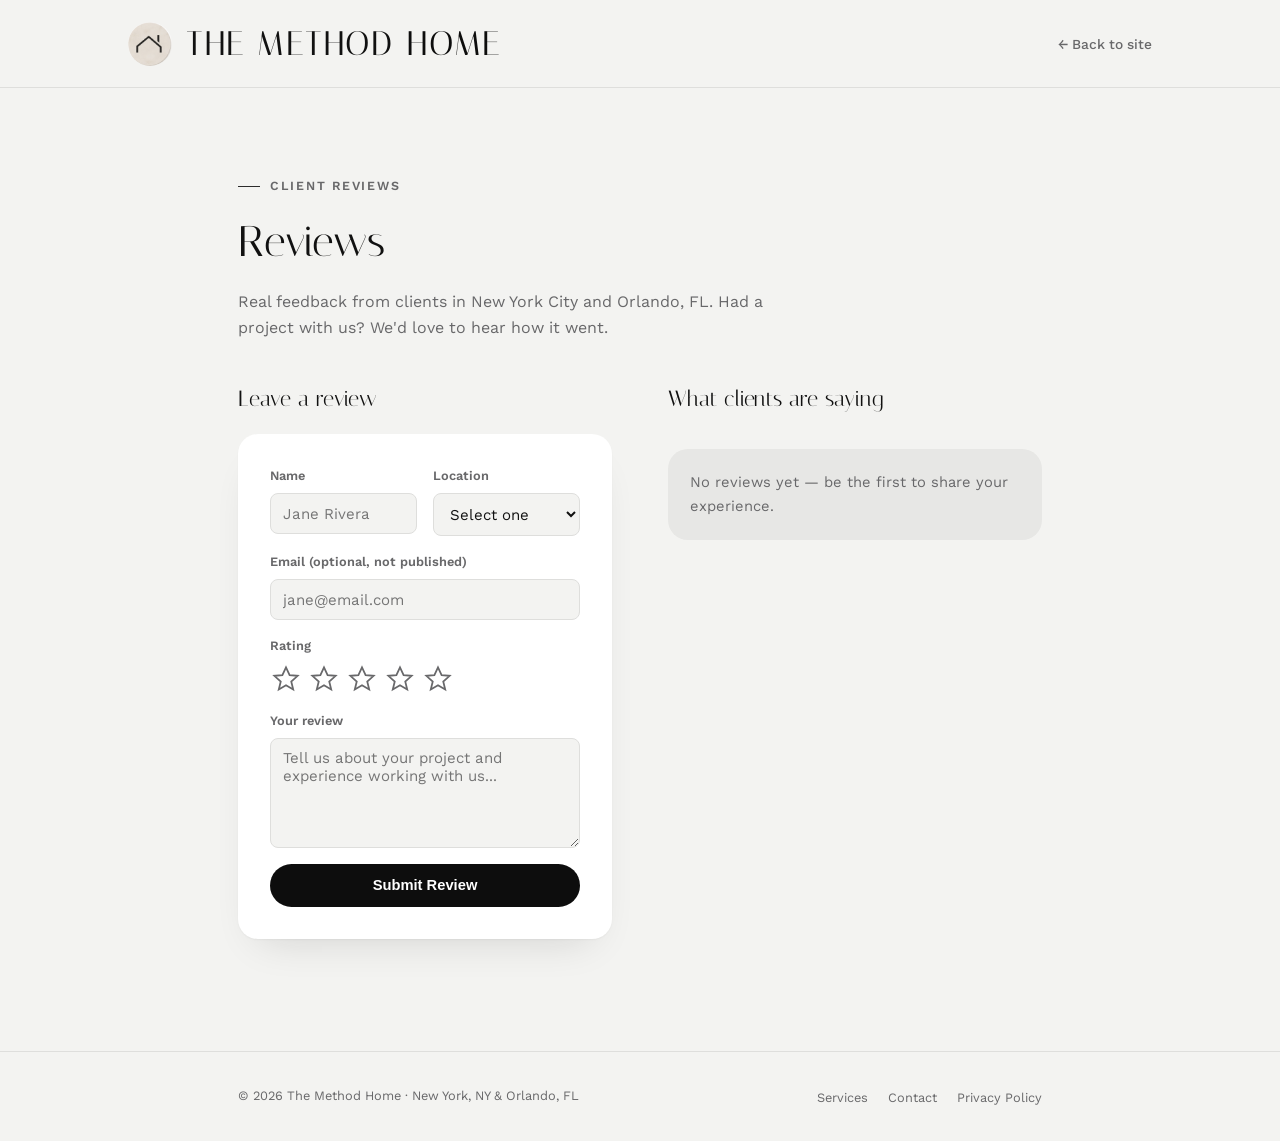
==== reviews/index.html @ 30121947 "Add customer review system with moderation Adds a /reviews submission page (star rating, spam/bot fi" ====
<!doctype html>
<html lang="en">
<head>
<meta charset="utf-8">
<title>Reviews | The Method Home</title>
<meta name="viewport" content="width=device-width, initial-scale=1">
<meta name="description" content="Read reviews from The Method Home clients in New York City and Orlando, FL, and share your own experience.">
<link rel="canonical" href="https://themethodhome.com/reviews/">
<link rel="icon" type="image/png" sizes="32x32" href="../favicon-32.png">
<link rel="icon" type="image/png" sizes="192x192" href="../favicon-192.png">
<link rel="apple-touch-icon" href="../apple-touch-icon.png">
<link rel="preconnect" href="https://fonts.googleapis.com">
<link rel="preconnect" href="https://fonts.gstatic.com" crossorigin>
<link rel="stylesheet" href="https://fonts.googleapis.com/css2?family=Italiana&family=Work+Sans:wght@400;500;600&display=swap">
<script src="https://challenges.cloudflare.com/turnstile/v0/api.js" async defer></script>
<style>
  :root{
    --ground:#F3F3F1;
    --surface:#E7E7E5;
    --surface-raised:#FFFFFF;
    --ink:#111111;
    --ink-soft:#68686A;
    --accent:#2C2C2C;
    --accent-deep:#0D0D0D;
    --line:#DEDEDC;
    --radius-sm:8px;
    --radius-lg:20px;
    --shadow: 0 1px 2px rgba(17,17,17,.04), 0 20px 40px -22px rgba(17,17,17,.16);
  }
  *{box-sizing:border-box;}
  body{
    margin:0; background:var(--ground); color:var(--ink);
    font-family:"Work Sans", "Segoe UI", system-ui, sans-serif;
    line-height:1.6;
  }
  .wrap{max-width:900px; margin:0 auto; padding:0 clamp(20px,5vw,48px);}

  header.site{border-bottom:1px solid var(--line);}
  .nav{display:flex; align-items:center; justify-content:space-between; padding:16px clamp(20px,5vw,48px); max-width:1120px; margin:0 auto;}
  .wordmark{display:flex; align-items:center; gap:14px; font-family:"Italiana", serif; font-weight:400; font-size:clamp(1.5rem, 3vw, 2.15rem); text-transform:uppercase; letter-spacing:.045em; text-decoration:none; color:var(--ink); white-space:nowrap;}
  .wordmark em{color:var(--accent-deep); font-style:normal;}
  .wordmark-badge{width:clamp(32px, 4vw, 44px); height:clamp(32px, 4vw, 44px); border-radius:50%; object-fit:cover; flex-shrink:0;}
  .back-link{font-size:.86rem; font-weight:500; color:var(--ink-soft); text-decoration:none;}
  .back-link:hover{color:var(--accent-deep);}

  main{padding:clamp(48px,8vw,88px) 0;}
  .eyebrow{font-family:"Work Sans", sans-serif; font-size:.78rem; font-weight:600; text-transform:uppercase; letter-spacing:.14em; color:var(--ink-soft); display:flex; align-items:center; gap:10px; margin:0 0 .9em;}
  .eyebrow::before{content:""; width:22px; height:1px; background:var(--accent); display:inline-block;}
  h1{font-family:"Italiana", serif; font-weight:400; font-size:clamp(2rem,4vw,2.7rem); margin:0 0 .3em; color:var(--ink);}
  .lede{color:var(--ink-soft); max-width:56ch; margin:0 0 2.5em;}

  .grid2{display:grid; grid-template-columns:1fr 1fr; gap:clamp(28px,5vw,56px); align-items:start;}
  @media (max-width:820px){ .grid2{grid-template-columns:1fr;} }

  h2{font-family:"Italiana", serif; font-weight:400; font-size:1.4rem; margin:0 0 .8em; color:var(--ink);}

  form.review-form{background:var(--surface-raised); border-radius:var(--radius-lg); padding:clamp(22px,4vw,32px); box-shadow:var(--shadow);}
  .field{display:flex; flex-direction:column; gap:.4em; margin-bottom:16px;}
  .field-row{display:grid; grid-template-columns:1fr 1fr; gap:16px;}
  @media (max-width:480px){ .field-row{grid-template-columns:1fr;} }
  label{font-size:.8rem; font-weight:600; color:var(--ink-soft);}
  input, select, textarea{border:1px solid var(--line); border-radius:var(--radius-sm); background:var(--ground); color:var(--ink); padding:.7em .8em; font-size:.94rem; width:100%; font-family:inherit;}
  textarea{resize:vertical; min-height:110px;}
  .honeypot{position:absolute; left:-9999px; top:-9999px; opacity:0; height:0; width:0;}

  .stars-input{display:flex; gap:6px;}
  .stars-input button{background:none; border:none; cursor:pointer; padding:2px; line-height:0;}
  .stars-input svg{width:28px; height:28px; stroke:var(--ink-soft); stroke-width:1.5; fill:none; transition:fill .1s, stroke .1s;}
  .stars-input button.filled svg{fill:var(--accent-deep); stroke:var(--accent-deep);}

  .btn{display:inline-flex; align-items:center; justify-content:center; gap:.5em; padding:.85em 1.6em; border-radius:999px; font-size:.92rem; font-weight:600; text-decoration:none; border:1px solid transparent; cursor:pointer; width:100%;}
  .btn-primary{background:var(--accent-deep); color:#FFFFFF;}
  .btn-primary:hover{background:var(--accent);}
  .btn-primary:disabled{opacity:.6; cursor:not-allowed;}

  .form-msg{margin-top:14px; font-size:.88rem; display:none;}
  .form-msg.show{display:block;}
  .form-msg.ok{color:#2c6e3a;}
  .form-msg.err{color:#a3352c;}

  .review-list{display:flex; flex-direction:column; gap:16px;}
  .review-card{background:var(--surface-raised); border-radius:var(--radius-lg); padding:20px 22px; box-shadow:var(--shadow);}
  .review-stars{display:flex; gap:3px; margin-bottom:8px;}
  .review-stars svg{width:16px; height:16px; fill:var(--accent-deep); stroke:none;}
  .review-stars svg.empty{fill:var(--line);}
  .review-text{color:var(--ink); font-size:.95rem; margin:0 0 10px;}
  .review-meta{font-size:.8rem; color:var(--ink-soft); margin:0;}
  .review-empty{color:var(--ink-soft); font-size:.92rem; background:var(--surface); border-radius:var(--radius-lg); padding:22px;}

  footer{border-top:1px solid var(--line); padding:32px 0; margin-top:24px;}
  footer .wrap{display:flex; justify-content:space-between; align-items:center; flex-wrap:wrap; gap:12px;}
  footer p{margin:0; font-size:.8rem; color:var(--ink-soft);}
  footer .foot-links{display:flex; gap:20px; list-style:none; padding:0; margin:0;}
  footer .foot-links a{font-size:.8rem; color:var(--ink-soft); text-decoration:none;}
  footer .foot-links a:hover{color:var(--accent-deep);}
</style>
</head>
<body>

<header class="site">
  <nav class="nav">
    <a class="wordmark" href="../index.html"><img src="../nav-badge.png" class="wordmark-badge" alt="" width="44" height="44">The Method <em>Home</em></a>
    <a class="back-link" href="../index.html">&larr; Back to site</a>
  </nav>
</header>

<main>
  <div class="wrap">
    <p class="eyebrow">Client Reviews</p>
    <h1>Reviews</h1>
    <p class="lede">Real feedback from clients in New York City and Orlando, FL. Had a project with us? We'd love to hear how it went.</p>

    <div class="grid2">
      <div>
        <h2>Leave a review</h2>
        <form class="review-form" id="reviewForm">
          <div class="field-row">
            <div class="field">
              <label for="rName">Name</label>
              <input id="rName" name="name" type="text" required maxlength="80" placeholder="Jane Rivera">
            </div>
            <div class="field">
              <label for="rLocation">Location</label>
              <select id="rLocation" name="location" required>
                <option value="">Select one</option>
                <option value="NY">New York City</option>
                <option value="FL">Orlando, FL</option>
              </select>
            </div>
          </div>
          <div class="field">
            <label for="rEmail">Email (optional, not published)</label>
            <input id="rEmail" name="email" type="email" placeholder="jane@email.com">
          </div>
          <div class="field">
            <label>Rating</label>
            <input type="hidden" id="rRating" name="rating" value="0" required>
            <div class="stars-input" id="starsInput" role="radiogroup" aria-label="Rating">
              <!-- 5 star buttons injected by JS -->
            </div>
          </div>
          <div class="field">
            <label for="rText">Your review</label>
            <textarea id="rText" name="text" required maxlength="2000" placeholder="Tell us about your project and experience working with us..."></textarea>
          </div>

          <div class="field honeypot" aria-hidden="true">
            <label for="rWebsite">Website</label>
            <input id="rWebsite" name="website" type="text" tabindex="-1" autocomplete="off">
          </div>

          <div class="cf-turnstile" data-sitekey="0x4AAAAAAE7TmF4uPYyalERN" style="margin-bottom:16px;"></div>

          <button type="submit" class="btn btn-primary" id="reviewSubmitBtn">Submit Review</button>
          <p class="form-msg" id="reviewMsg"></p>
        </form>
      </div>

      <div>
        <h2>What clients are saying</h2>
        <div class="review-list" id="reviewList">
          <p class="review-empty">Reviews are loading&hellip;</p>
        </div>
      </div>
    </div>
  </div>
</main>

<footer>
  <div class="wrap">
    <p>&copy; 2026 The Method Home &middot; New York, NY &amp; Orlando, FL</p>
    <ul class="foot-links">
      <li><a href="../index.html#services">Services</a></li>
      <li><a href="../index.html#contact">Contact</a></li>
      <li><a href="../privacy.html">Privacy Policy</a></li>
    </ul>
  </div>
</footer>

<script>
  var REVIEWS_API = "https://themethodhome-reviews.the-method-home.workers.dev";

  function starSvg(filled){
    return '<svg viewBox="0 0 24 24"><polygon points="12 2 15.09 8.63 22 9.24 16.5 14.14 18.18 21 12 17.27 5.82 21 7.5 14.14 2 9.24 8.91 8.63"/></svg>';
  }

  // build the 5-star input control
  (function(){
    var wrap = document.getElementById('starsInput');
    var hidden = document.getElementById('rRating');
    for (var i = 1; i <= 5; i++){
      var btn = document.createElement('button');
      btn.type = 'button';
      btn.setAttribute('data-val', i);
      btn.setAttribute('aria-label', i + ' star' + (i > 1 ? 's' : ''));
      btn.innerHTML = starSvg();
      wrap.appendChild(btn);
    }
    function paint(val){
      wrap.querySelectorAll('button').forEach(function(b){
        b.classList.toggle('filled', Number(b.getAttribute('data-val')) <= val);
      });
    }
    wrap.addEventListener('click', function(ev){
      var btn = ev.target.closest('button');
      if(!btn) return;
      var val = Number(btn.getAttribute('data-val'));
      hidden.value = val;
      paint(val);
    });
  })();

  // review submission
  (function(){
    var form = document.getElementById('reviewForm');
    var msg = document.getElementById('reviewMsg');
    var btn = document.getElementById('reviewSubmitBtn');

    function showMsg(text, ok){
      msg.textContent = text;
      msg.className = 'form-msg show ' + (ok ? 'ok' : 'err');
    }

    form.addEventListener('submit', function(ev){
      ev.preventDefault();

      var rating = Number(document.getElementById('rRating').value);
      if (!rating){
        showMsg('Please choose a star rating.', false);
        return;
      }

      var turnstileToken = '';
      var tsField = form.querySelector('[name="cf-turnstile-response"]');
      if (tsField) turnstileToken = tsField.value;

      var payload = {
        name: document.getElementById('rName').value,
        location: document.getElementById('rLocation').value,
        email: document.getElementById('rEmail').value,
        rating: rating,
        text: document.getElementById('rText').value,
        website: document.getElementById('rWebsite').value,
        turnstileToken: turnstileToken
      };

      btn.disabled = true;
      showMsg('Submitting…', true);

      fetch(REVIEWS_API + '/api/reviews', {
        method: 'POST',
        headers: {'Content-Type': 'application/json'},
        body: JSON.stringify(payload)
      })
      .then(function(res){ return res.json().then(function(data){ return {ok: res.ok, data: data}; }); })
      .then(function(result){
        btn.disabled = false;
        if (result.ok){
          form.reset();
          document.querySelectorAll('#starsInput button').forEach(function(b){ b.classList.remove('filled'); });
          showMsg('Thanks! Your review has been submitted and will appear here once it’s reviewed.', true);
        } else {
          showMsg(result.data.error || 'Something went wrong. Please try again.', false);
        }
      })
      .catch(function(){
        btn.disabled = false;
        showMsg('Something went wrong. Please try again.', false);
      });
    });
  })();

  // load approved reviews
  (function(){
    var list = document.getElementById('reviewList');
    fetch('../reviews.json', {cache: 'no-store'})
      .then(function(res){ return res.json(); })
      .then(function(reviews){
        if (!reviews || !reviews.length){
          list.innerHTML = '<p class="review-empty">No reviews yet &mdash; be the first to share your experience.</p>';
          return;
        }
        list.innerHTML = reviews.map(function(r){
          var stars = '';
          for (var i = 1; i <= 5; i++){
            stars += '<svg viewBox="0 0 24 24" class="' + (i <= r.rating ? '' : 'empty') + '"><polygon points="12 2 15.09 8.63 22 9.24 16.5 14.14 18.18 21 12 17.27 5.82 21 7.5 14.14 2 9.24 8.91 8.63"/></svg>';
          }
          var loc = r.location === 'FL' ? 'Orlando, FL' : 'New York, NY';
          return '<div class="review-card">' +
            '<div class="review-stars">' + stars + '</div>' +
            '<p class="review-text">' + escapeHtml(r.text) + '</p>' +
            '<p class="review-meta">' + escapeHtml(r.name) + ' &middot; ' + loc + '</p>' +
          '</div>';
        }).join('');
      })
      .catch(function(){
        list.innerHTML = '<p class="review-empty">Reviews couldn’t be loaded right now.</p>';
      });

    function escapeHtml(str){
      var div = document.createElement('div');
      div.textContent = str;
      return div.innerHTML;
    }
  })();
</script>

</body>
</html>
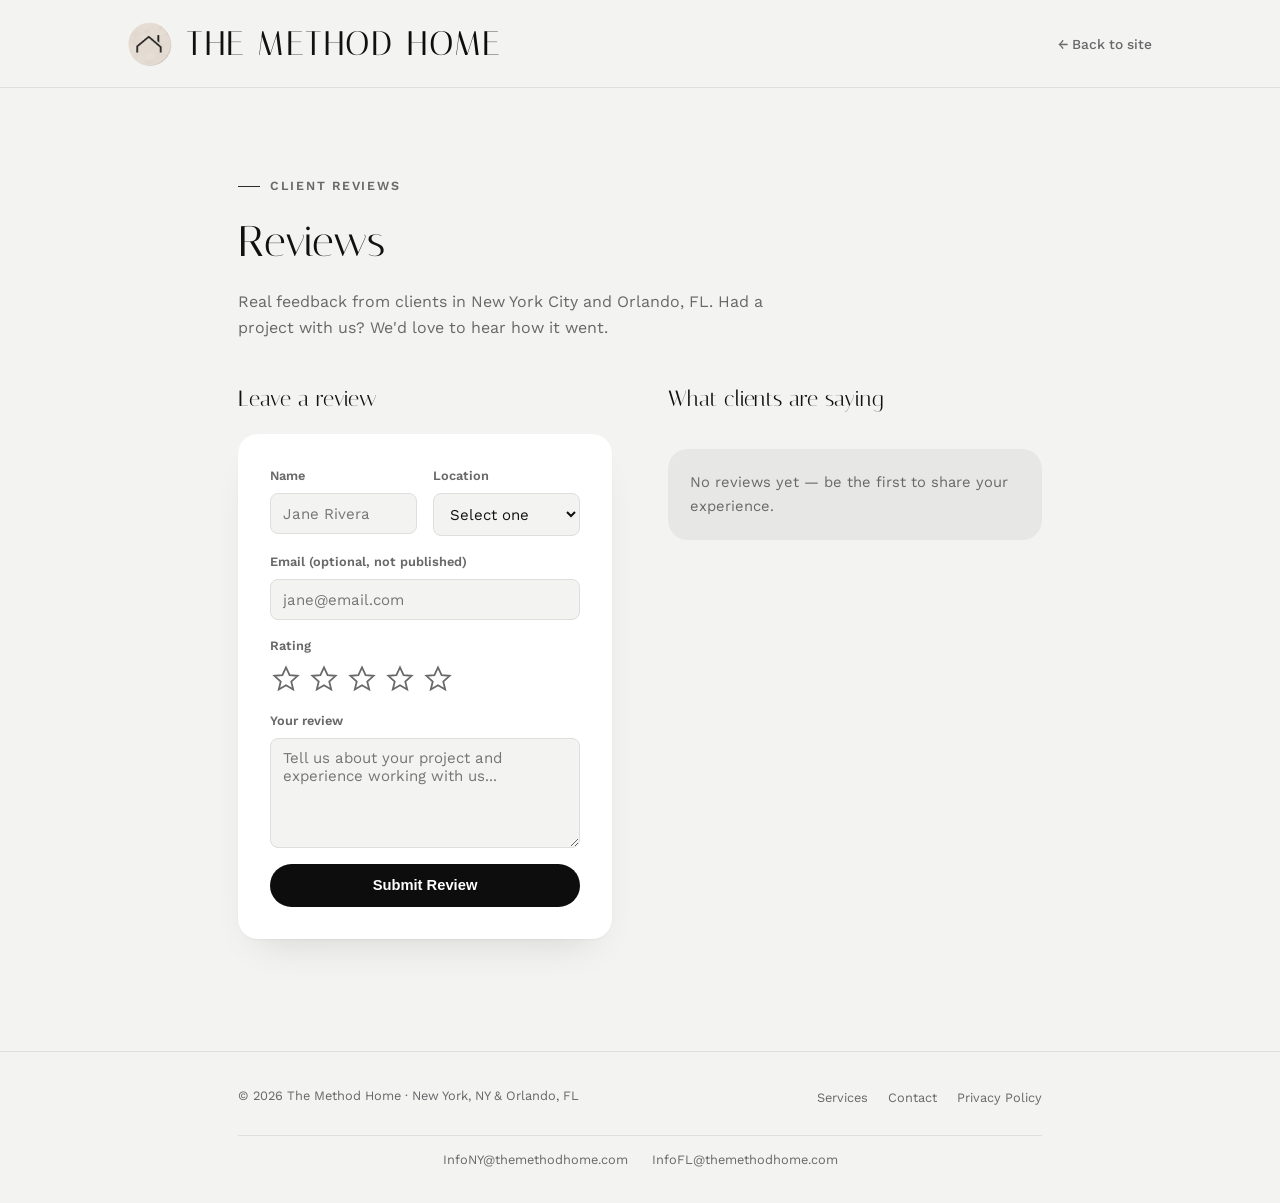
==== commit 87f6e3a5: "Add region emails to site footer Co-Authored-By: Claude Sonnet 5 <noreply@anthropic.com>" ====
--- a/reviews/index.html
+++ b/reviews/index.html
@@ -93,6 +93,9 @@
   footer .foot-links{display:flex; gap:20px; list-style:none; padding:0; margin:0;}
   footer .foot-links a{font-size:.8rem; color:var(--ink-soft); text-decoration:none;}
   footer .foot-links a:hover{color:var(--accent-deep);}
+  footer .foot-emails{width:100%; display:flex; justify-content:center; gap:24px; flex-wrap:wrap; margin-top:14px; padding-top:14px; border-top:1px solid var(--line);}
+  footer .foot-emails a{font-size:.8rem; color:var(--ink-soft); text-decoration:none;}
+  footer .foot-emails a:hover{color:var(--accent-deep);}
 </style>
 </head>
 <body>
@@ -174,6 +177,10 @@
       <li><a href="../index.html#contact">Contact</a></li>
       <li><a href="../privacy.html">Privacy Policy</a></li>
     </ul>
+    <div class="foot-emails">
+      <a href="mailto:InfoNY@themethodhome.com">InfoNY@themethodhome.com</a>
+      <a href="mailto:InfoFL@themethodhome.com">InfoFL@themethodhome.com</a>
+    </div>
   </div>
 </footer>
 
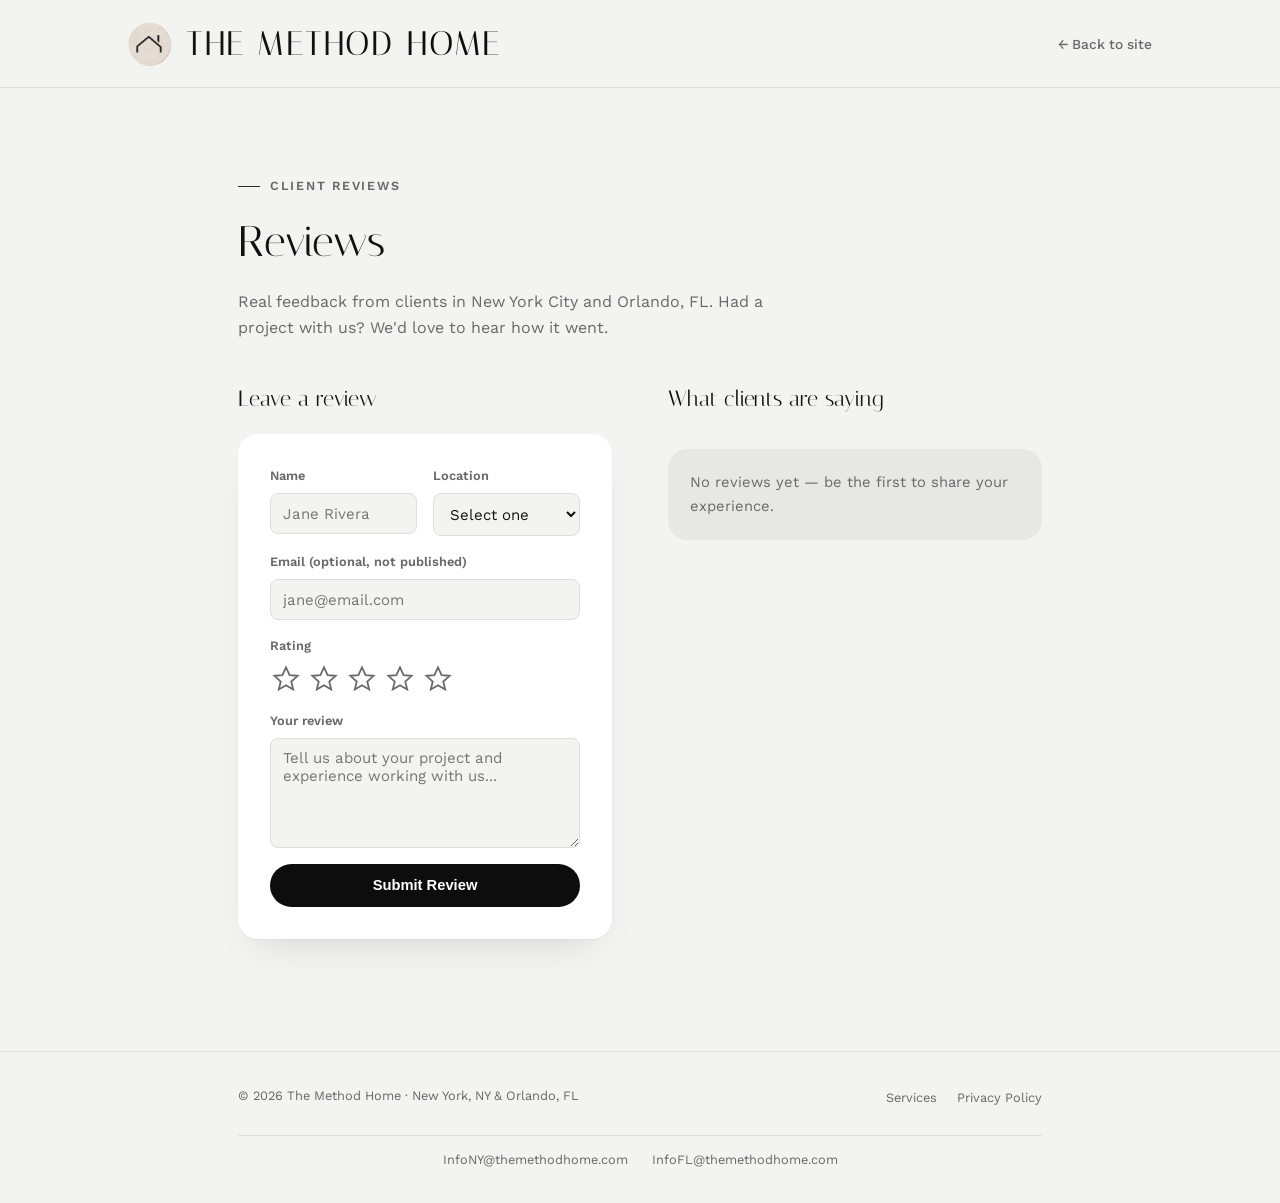
==== commit bf9e055b: "Fix mobile CTA bar overlapping footer links, remove Contact from footer The fixed bottom CTA bar's r" ====
--- a/reviews/index.html
+++ b/reviews/index.html
@@ -174,7 +174,6 @@
     <p>&copy; 2026 The Method Home &middot; New York, NY &amp; Orlando, FL</p>
     <ul class="foot-links">
       <li><a href="../index.html#services">Services</a></li>
-      <li><a href="../index.html#contact">Contact</a></li>
       <li><a href="../privacy.html">Privacy Policy</a></li>
     </ul>
     <div class="foot-emails">
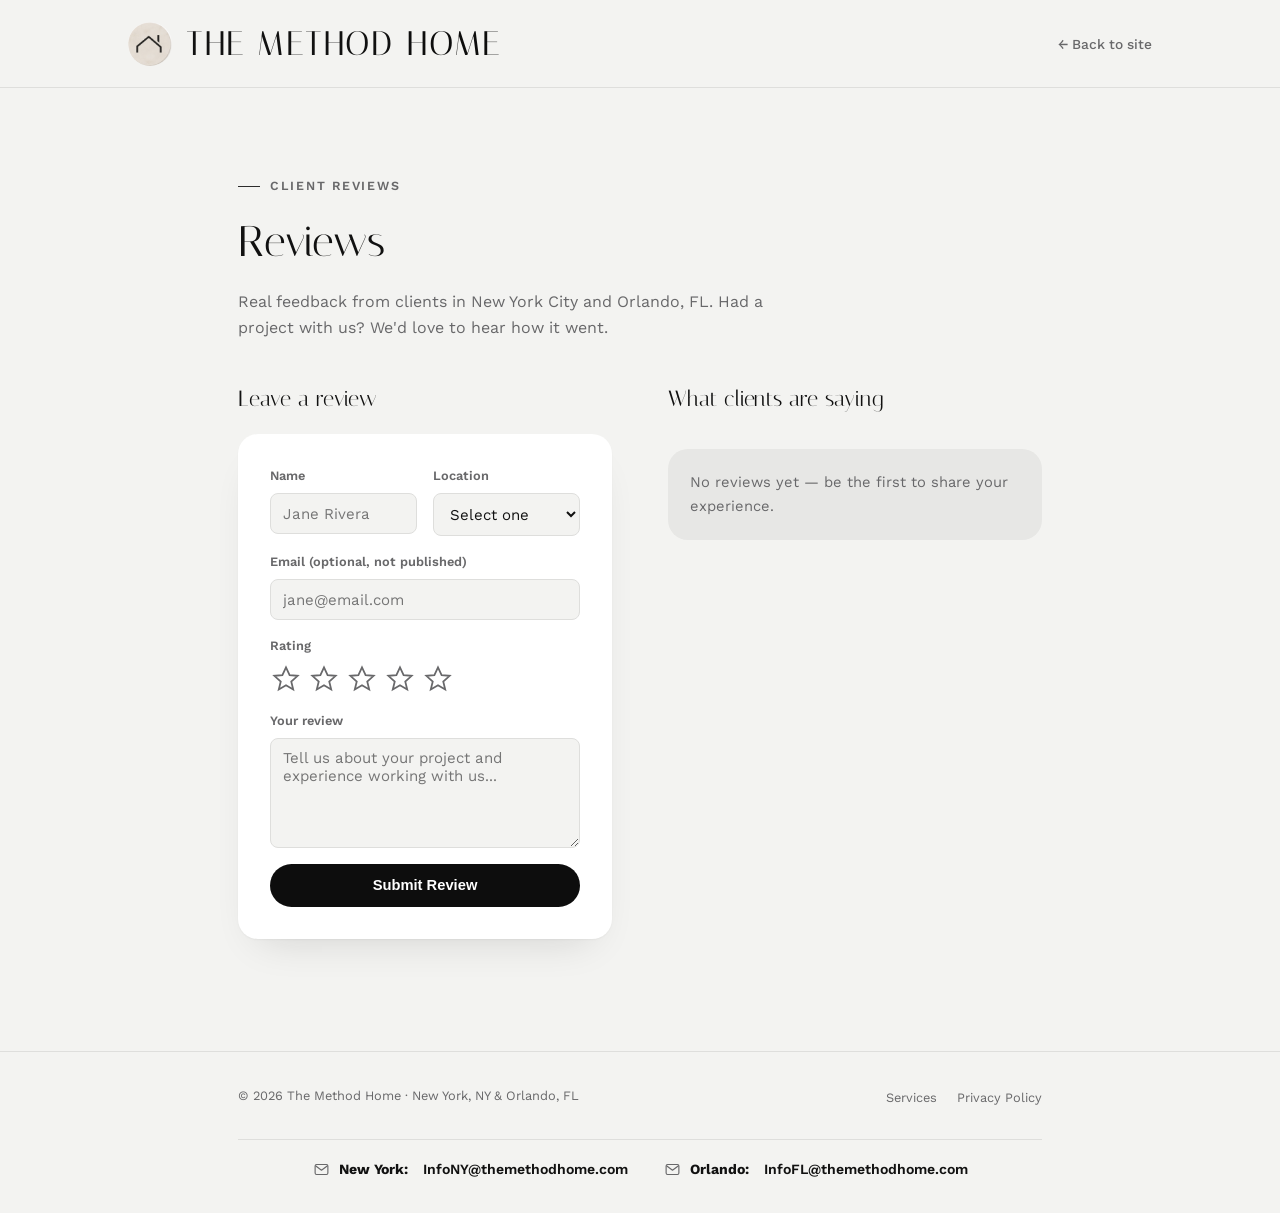
==== commit df71104f: "Make footer contact emails more prominent Adds mail icons and New York/Orlando labels, bolder dark t" ====
--- a/reviews/index.html
+++ b/reviews/index.html
@@ -93,9 +93,12 @@
   footer .foot-links{display:flex; gap:20px; list-style:none; padding:0; margin:0;}
   footer .foot-links a{font-size:.8rem; color:var(--ink-soft); text-decoration:none;}
   footer .foot-links a:hover{color:var(--accent-deep);}
-  footer .foot-emails{width:100%; display:flex; justify-content:center; gap:24px; flex-wrap:wrap; margin-top:14px; padding-top:14px; border-top:1px solid var(--line);}
-  footer .foot-emails a{font-size:.8rem; color:var(--ink-soft); text-decoration:none;}
-  footer .foot-emails a:hover{color:var(--accent-deep);}
+  footer .foot-emails{width:100%; display:flex; justify-content:center; gap:36px; flex-wrap:wrap; margin-top:18px; padding-top:18px; border-top:1px solid var(--line);}
+  footer .foot-email{display:flex; align-items:center; gap:9px; font-size:.88rem; font-weight:600; color:var(--ink); text-decoration:none;}
+  footer .foot-email svg{width:17px; height:17px; flex-shrink:0; color:var(--ink-soft);}
+  footer .foot-email strong{font-weight:700; margin-right:2px;}
+  footer .foot-email:hover{color:var(--accent-deep);}
+  footer .foot-email:hover svg{color:var(--accent-deep);}
 </style>
 </head>
 <body>
@@ -177,8 +180,8 @@
       <li><a href="../privacy.html">Privacy Policy</a></li>
     </ul>
     <div class="foot-emails">
-      <a href="mailto:InfoNY@themethodhome.com">InfoNY@themethodhome.com</a>
-      <a href="mailto:InfoFL@themethodhome.com">InfoFL@themethodhome.com</a>
+      <a class="foot-email" href="mailto:InfoNY@themethodhome.com"><svg viewBox="0 0 24 24" fill="none" stroke="currentColor" stroke-width="1.6" stroke-linecap="round" stroke-linejoin="round"><rect x="3" y="5" width="18" height="14" rx="2"/><path d="M4 7l8 6 8-6"/></svg><strong>New York:</strong>&nbsp;InfoNY@themethodhome.com</a>
+      <a class="foot-email" href="mailto:InfoFL@themethodhome.com"><svg viewBox="0 0 24 24" fill="none" stroke="currentColor" stroke-width="1.6" stroke-linecap="round" stroke-linejoin="round"><rect x="3" y="5" width="18" height="14" rx="2"/><path d="M4 7l8 6 8-6"/></svg><strong>Orlando:</strong>&nbsp;InfoFL@themethodhome.com</a>
     </div>
   </div>
 </footer>
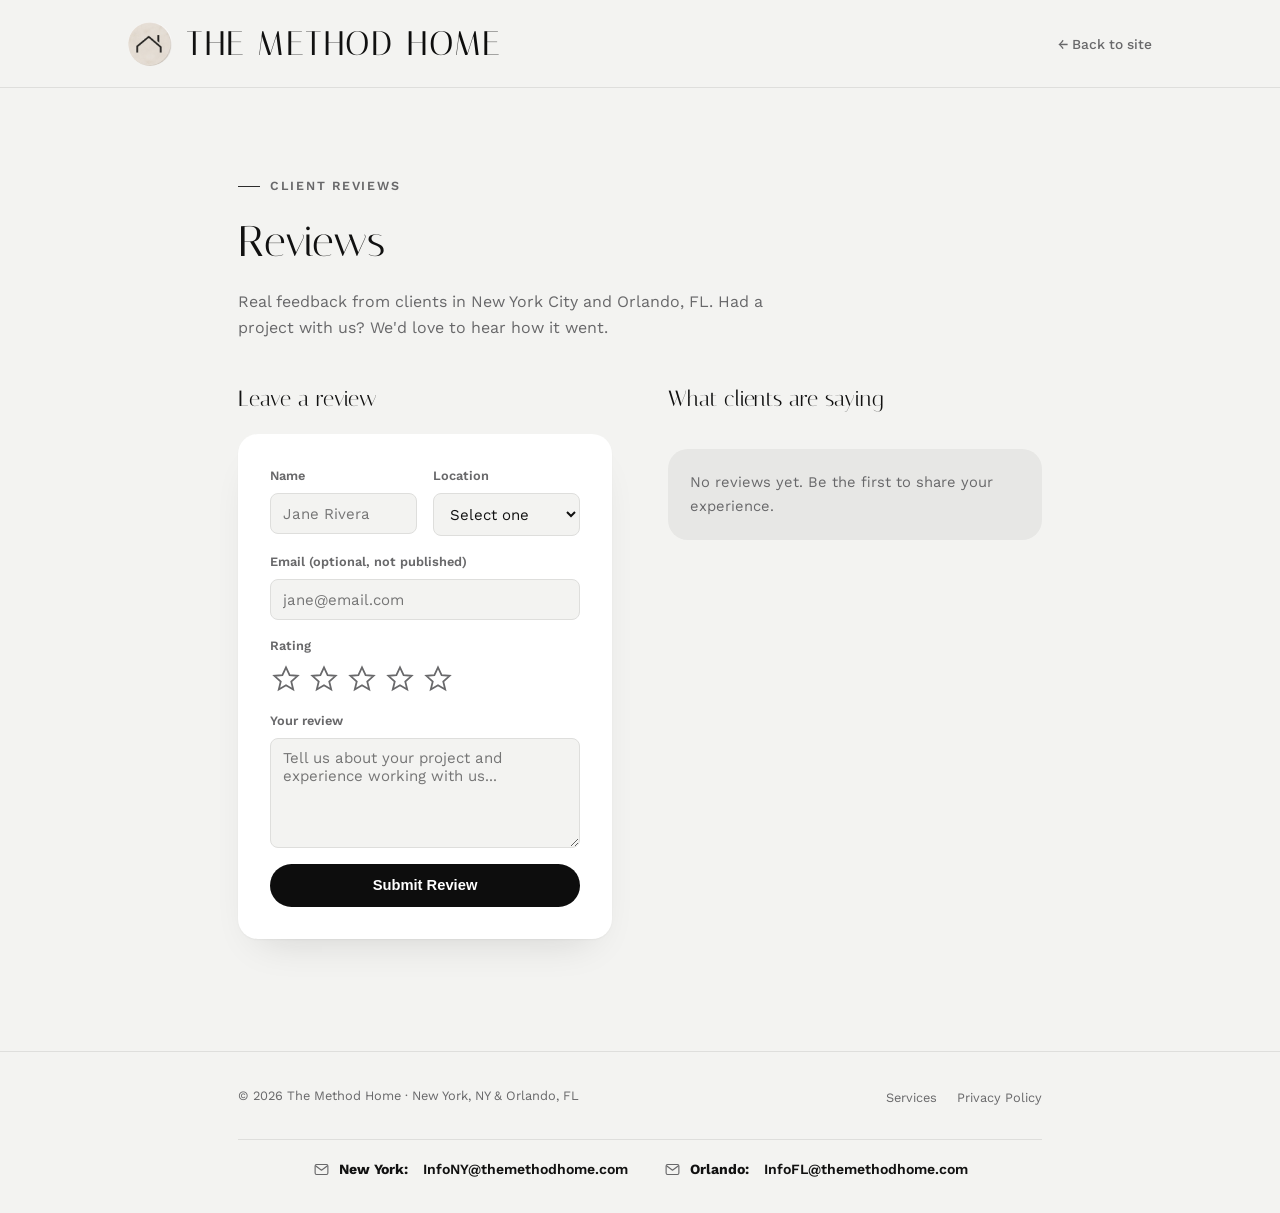
==== commit f1a5849a: "Homepage revamp: animated closet hero, readability pass, wood accent, clickable service cards, found" ====
--- a/reviews/index.html
+++ b/reviews/index.html
@@ -1,6 +1,14 @@
 <!doctype html>
 <html lang="en">
 <head>
+<!-- Google tag (gtag.js) -->
+<script async src="https://www.googletagmanager.com/gtag/js?id=G-TJS0H1NBZN"></script>
+<script>
+  window.dataLayer = window.dataLayer || [];
+  function gtag(){dataLayer.push(arguments);}
+  gtag('js', new Date());
+  gtag('config', 'G-TJS0H1NBZN');
+</script>
 <meta charset="utf-8">
 <title>Reviews | The Method Home</title>
 <meta name="viewport" content="width=device-width, initial-scale=1">
@@ -286,7 +294,7 @@
       .then(function(res){ return res.json(); })
       .then(function(reviews){
         if (!reviews || !reviews.length){
-          list.innerHTML = '<p class="review-empty">No reviews yet &mdash; be the first to share your experience.</p>';
+          list.innerHTML = '<p class="review-empty">No reviews yet. Be the first to share your experience.</p>';
           return;
         }
         list.innerHTML = reviews.map(function(r){
